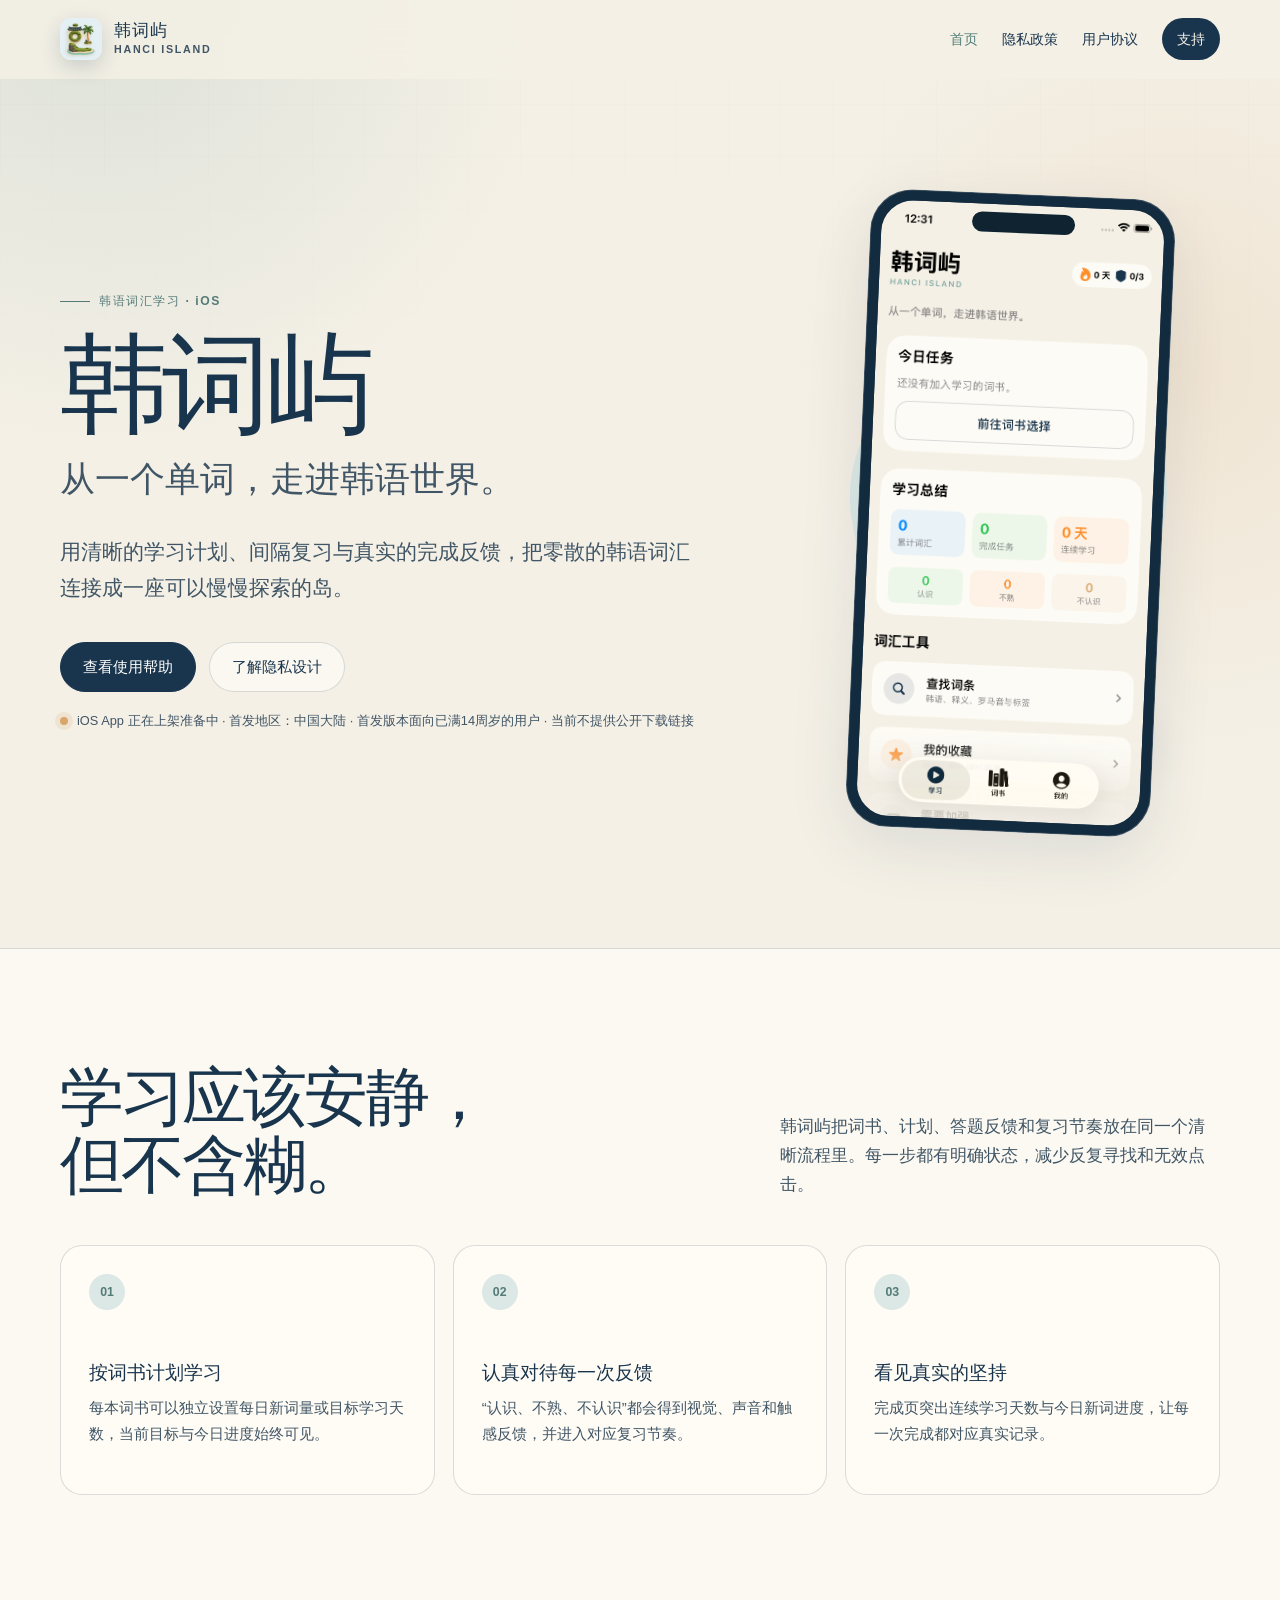
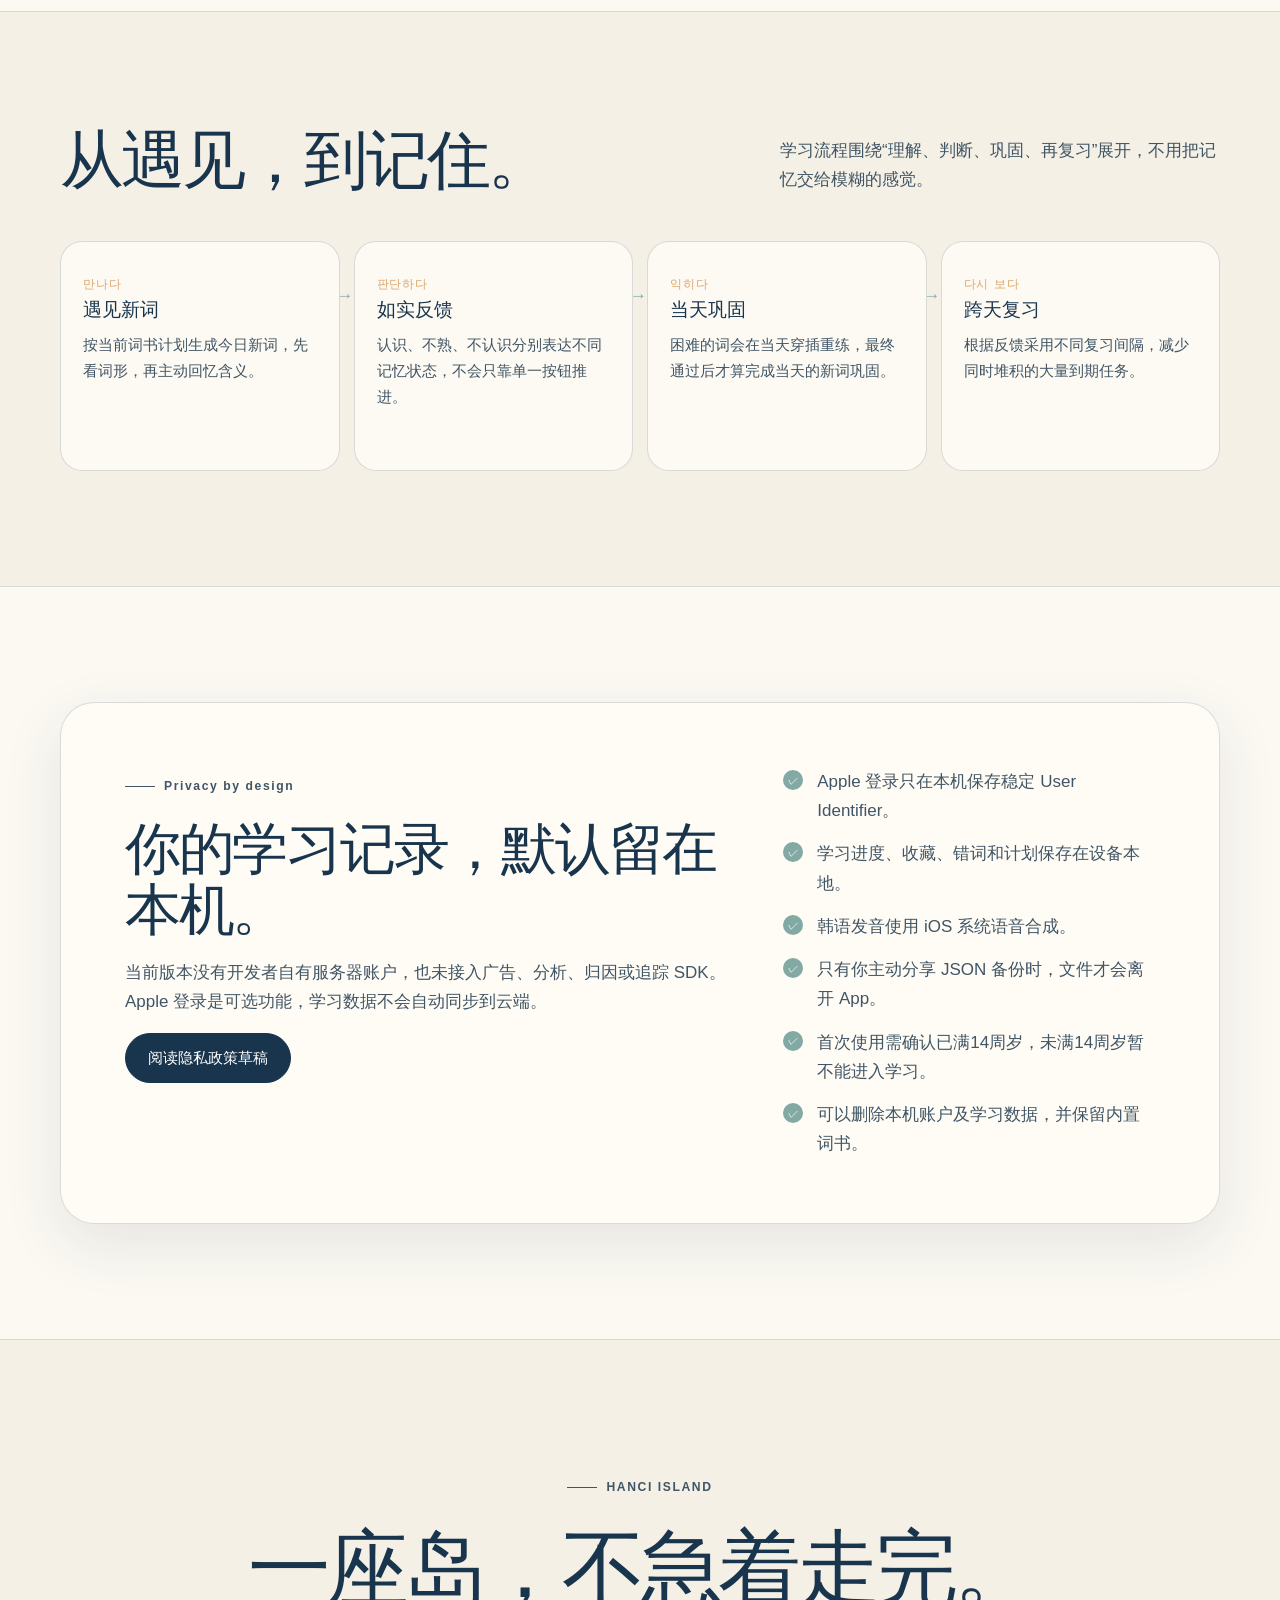
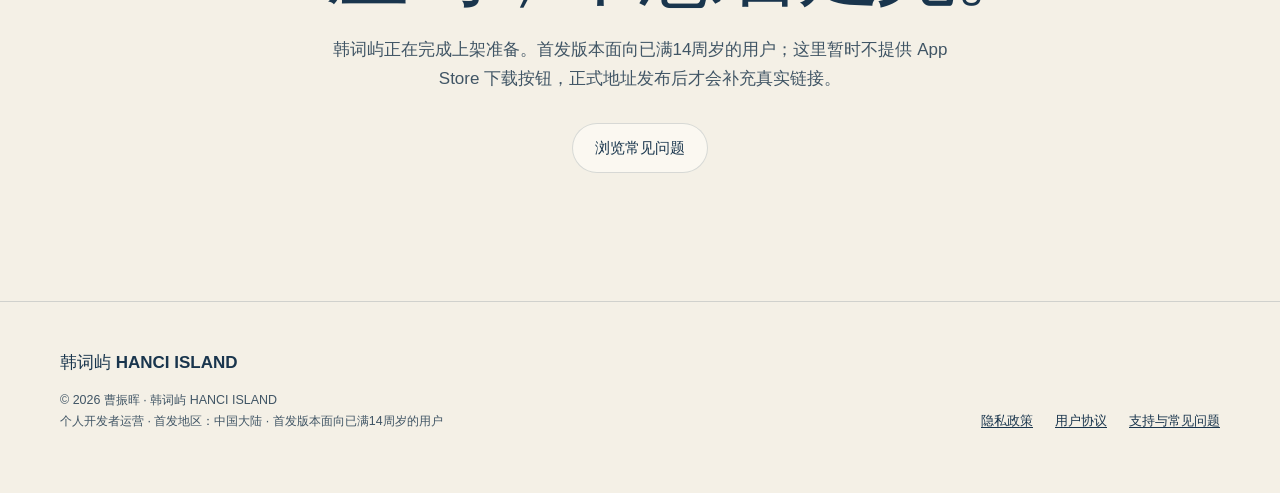
==== index.html @ 1e4b1ccb "Deploy Hanci Island official website" ====
<!doctype html>
<html lang="zh-CN">
<head>
  <meta charset="utf-8">
  <meta name="viewport" content="width=device-width, initial-scale=1">
  <meta name="theme-color" content="#19354D">
  <meta name="author" content="曹振晖">
  <meta name="description" content="韩词屿是一款安静、清晰、以本地数据为主的韩语词汇学习 iOS App，首发版本面向已满14周岁的用户。">
  <title>韩词屿 HANCI ISLAND｜从一个单词，走进韩语世界</title>
  <link rel="icon" href="assets/hanci-island-icon.png">
  <link rel="stylesheet" href="assets/style.css?v=2">
</head>
<body>
  <a class="skip-link" href="#main">跳到主要内容</a>

  <header class="site-header">
    <div class="site-header__inner">
      <a class="brand" href="index.html" aria-label="韩词屿首页">
        <img src="assets/hanci-island-icon.png" alt="">
        <span class="brand__text">
          <span class="brand__name">韩词屿</span>
          <span class="brand__roman">HANCI ISLAND</span>
        </span>
      </a>
      <nav class="site-nav" aria-label="主导航">
        <a href="index.html" aria-current="page">首页</a>
        <a href="privacy/index.html">隐私政策</a>
        <a href="terms/index.html">用户协议</a>
        <a class="nav-pill" href="support/index.html">支持</a>
      </nav>
    </div>
  </header>

  <main id="main">
    <section class="hero container">
      <div>
        <p class="eyebrow">韩语词汇学习 · iOS</p>
        <h1>
          韩词屿
          <span>从一个单词，走进韩语世界。</span>
        </h1>
        <p class="hero__lead">
          用清晰的学习计划、间隔复习与真实的完成反馈，把零散的韩语词汇连接成一座可以慢慢探索的岛。
        </p>
        <div class="hero__actions">
          <a class="button button--primary" href="support/index.html">查看使用帮助</a>
          <a class="button button--quiet" href="privacy/index.html">了解隐私设计</a>
        </div>
        <p class="availability">iOS App 正在上架准备中 · 首发地区：中国大陆 · 首发版本面向已满14周岁的用户 · 当前不提供公开下载链接</p>
      </div>

      <div class="device-stage" aria-label="韩词屿 App 首页预览">
        <div class="phone-frame">
          <img
            src="assets/hanci-island-app-home-formal.png"
            alt="韩词屿正式版首页，展示今日任务入口和学习统计"
          >
        </div>
      </div>
    </section>

    <section class="section section--surface" aria-labelledby="features-title">
      <div class="container">
        <div class="section-heading">
          <h2 id="features-title">学习应该安静，<br>但不含糊。</h2>
          <p>
            韩词屿把词书、计划、答题反馈和复习节奏放在同一个清晰流程里。每一步都有明确状态，减少反复寻找和无效点击。
          </p>
        </div>

        <div class="feature-grid">
          <article class="feature-card">
            <span class="feature-card__number">01</span>
            <h3>按词书计划学习</h3>
            <p>每本词书可以独立设置每日新词量或目标学习天数，当前目标与今日进度始终可见。</p>
          </article>
          <article class="feature-card">
            <span class="feature-card__number">02</span>
            <h3>认真对待每一次反馈</h3>
            <p>“认识、不熟、不认识”都会得到视觉、声音和触感反馈，并进入对应复习节奏。</p>
          </article>
          <article class="feature-card">
            <span class="feature-card__number">03</span>
            <h3>看见真实的坚持</h3>
            <p>完成页突出连续学习天数与今日新词进度，让每一次完成都对应真实记录。</p>
          </article>
        </div>
      </div>
    </section>

    <section class="section container" aria-labelledby="method-title">
      <div class="section-heading">
        <h2 id="method-title">从遇见，到记住。</h2>
        <p>学习流程围绕“理解、判断、巩固、再复习”展开，不用把记忆交给模糊的感觉。</p>
      </div>

      <div class="method-grid">
        <article class="method-card">
          <span class="method-card__korean">만나다</span>
          <h3>遇见新词</h3>
          <p>按当前词书计划生成今日新词，先看词形，再主动回忆含义。</p>
        </article>
        <article class="method-card">
          <span class="method-card__korean">판단하다</span>
          <h3>如实反馈</h3>
          <p>认识、不熟、不认识分别表达不同记忆状态，不会只靠单一按钮推进。</p>
        </article>
        <article class="method-card">
          <span class="method-card__korean">익히다</span>
          <h3>当天巩固</h3>
          <p>困难的词会在当天穿插重练，最终通过后才算完成当天的新词巩固。</p>
        </article>
        <article class="method-card">
          <span class="method-card__korean">다시 보다</span>
          <h3>跨天复习</h3>
          <p>根据反馈采用不同复习间隔，减少同时堆积的大量到期任务。</p>
        </article>
      </div>
    </section>

    <section class="section section--surface" aria-labelledby="privacy-title">
      <div class="container">
        <div class="privacy-panel">
          <div>
            <p class="eyebrow">Privacy by design</p>
            <h2 id="privacy-title">你的学习记录，默认留在本机。</h2>
            <p>
              当前版本没有开发者自有服务器账户，也未接入广告、分析、归因或追踪 SDK。Apple 登录是可选功能，学习数据不会自动同步到云端。
            </p>
            <a class="button button--primary" href="privacy/index.html">阅读隐私政策草稿</a>
          </div>
          <ul class="fact-list">
            <li>Apple 登录只在本机保存稳定 User Identifier。</li>
            <li>学习进度、收藏、错词和计划保存在设备本地。</li>
            <li>韩语发音使用 iOS 系统语音合成。</li>
            <li>只有你主动分享 JSON 备份时，文件才会离开 App。</li>
            <li>首次使用需确认已满14周岁，未满14周岁暂不能进入学习。</li>
            <li>可以删除本机账户及学习数据，并保留内置词书。</li>
          </ul>
        </div>
      </div>
    </section>

    <section class="closing-cta container" aria-labelledby="coming-title">
      <p class="eyebrow">HANCI ISLAND</p>
      <h2 id="coming-title">一座岛，不急着走完。</h2>
      <p>
        韩词屿正在完成上架准备。首发版本面向已满14周岁的用户；这里暂时不提供 App Store 下载按钮，正式地址发布后才会补充真实链接。
      </p>
      <a class="button button--quiet" href="support/index.html">浏览常见问题</a>
    </section>
  </main>

  <footer class="site-footer">
    <div class="site-footer__inner container">
      <div>
        <strong>韩词屿 HANCI ISLAND</strong>
        <p class="footer-note">
          © 2026 曹振晖 · 韩词屿 HANCI ISLAND<br>
          个人开发者运营 · 首发地区：中国大陆 · 首发版本面向已满14周岁的用户
        </p>
      </div>
      <nav class="footer-links" aria-label="页脚导航">
        <a href="privacy/index.html">隐私政策</a>
        <a href="terms/index.html">用户协议</a>
        <a href="support/index.html">支持与常见问题</a>
      </nav>
    </div>
  </footer>
</body>
</html>
---- assets/style.css ----
:root {
  color-scheme: light;
  --ink: #19354d;
  --ink-soft: #405565;
  --paper: #f4f0e6;
  --surface: #fffdf7;
  --surface-strong: #ffffff;
  --mist: #83a9a5;
  --mist-soft: #dbe8e5;
  --sand: #d9a66b;
  --sand-soft: #f1dfc6;
  --line: rgba(25, 53, 77, 0.16);
  --shadow: 0 20px 60px rgba(25, 53, 77, 0.1);
  --radius-small: 14px;
  --radius-medium: 22px;
  --radius-large: 34px;
  --content: 1160px;
  --reading: 760px;
  font-family:
    -apple-system, BlinkMacSystemFont, "SF Pro Text", "Helvetica Neue",
    "PingFang SC", "Hiragino Sans GB", sans-serif;
  font-synthesis: none;
}

* {
  box-sizing: border-box;
}

html {
  scroll-behavior: smooth;
}

body {
  margin: 0;
  color: var(--ink);
  background:
    radial-gradient(circle at 8% 0%, rgba(131, 169, 165, 0.2), transparent 28rem),
    radial-gradient(circle at 92% 10%, rgba(217, 166, 107, 0.16), transparent 24rem),
    var(--paper);
  font-size: 17px;
  line-height: 1.72;
  text-rendering: optimizeLegibility;
}

body::before {
  position: fixed;
  inset: 0;
  z-index: -1;
  pointer-events: none;
  content: "";
  opacity: 0.32;
  background-image:
    linear-gradient(rgba(25, 53, 77, 0.035) 1px, transparent 1px),
    linear-gradient(90deg, rgba(25, 53, 77, 0.035) 1px, transparent 1px);
  background-size: 52px 52px;
  mask-image: linear-gradient(to bottom, black, transparent 70%);
}

img {
  display: block;
  max-width: 100%;
}

a {
  color: inherit;
  text-decoration-thickness: 0.08em;
  text-underline-offset: 0.18em;
}

a:hover {
  color: #315e72;
}

button,
a {
  -webkit-tap-highlight-color: transparent;
}

:focus-visible {
  outline: 3px solid var(--sand);
  outline-offset: 4px;
}

.skip-link {
  position: fixed;
  top: 12px;
  left: 12px;
  z-index: 100;
  padding: 10px 14px;
  color: white;
  background: var(--ink);
  border-radius: 10px;
  transform: translateY(-160%);
}

.skip-link:focus {
  transform: translateY(0);
}

.site-header {
  position: sticky;
  top: 0;
  z-index: 20;
  border-bottom: 1px solid transparent;
  background: rgba(244, 240, 230, 0.86);
  backdrop-filter: blur(18px);
}

.site-header__inner,
.container {
  width: min(calc(100% - 40px), var(--content));
  margin-inline: auto;
}

.site-header__inner {
  display: flex;
  align-items: center;
  justify-content: space-between;
  min-height: 78px;
  gap: 24px;
}

.brand {
  display: inline-flex;
  align-items: center;
  gap: 12px;
  text-decoration: none;
}

.brand img {
  width: 42px;
  height: 42px;
  border-radius: 11px;
  box-shadow: 0 7px 20px rgba(25, 53, 77, 0.18);
}

.brand__text {
  display: grid;
  line-height: 1.1;
}

.brand__name {
  font-size: 1.05rem;
  font-weight: 750;
  letter-spacing: 0.05em;
}

.brand__roman {
  margin-top: 4px;
  color: var(--ink-soft);
  font-size: 0.67rem;
  font-weight: 700;
  letter-spacing: 0.16em;
}

.site-nav {
  display: flex;
  align-items: center;
  gap: 24px;
  font-size: 0.89rem;
  font-weight: 650;
}

.site-nav a {
  text-decoration: none;
}

.site-nav a[aria-current="page"] {
  color: #537e79;
}

.nav-pill {
  padding: 9px 15px;
  color: var(--paper) !important;
  background: var(--ink);
  border-radius: 999px;
}

.nav-pill:hover {
  color: white !important;
  background: #28506c;
}

.hero {
  display: grid;
  grid-template-columns: minmax(0, 1.1fr) minmax(300px, 0.72fr);
  align-items: center;
  gap: clamp(48px, 8vw, 110px);
  min-height: calc(100svh - 78px);
  padding-block: clamp(64px, 9vw, 118px);
}

.eyebrow {
  display: inline-flex;
  align-items: center;
  gap: 9px;
  margin: 0 0 22px;
  color: #557b78;
  font-size: 0.76rem;
  font-weight: 780;
  letter-spacing: 0.13em;
}

.eyebrow::before {
  width: 30px;
  height: 1px;
  content: "";
  background: currentColor;
}

.hero h1,
.page-hero h1 {
  max-width: 760px;
  margin: 0;
  font-family:
    "Iowan Old Style", "Songti SC", "Noto Serif CJK SC", "STSong", serif;
  font-size: clamp(3.3rem, 8.5vw, 7.3rem);
  font-weight: 650;
  line-height: 0.95;
  letter-spacing: -0.06em;
}

.hero h1 span {
  display: block;
  margin-top: 20px;
  color: var(--ink-soft);
  font-family: inherit;
  font-size: 0.32em;
  font-weight: 540;
  line-height: 1.35;
  letter-spacing: 0;
}

.hero__lead {
  max-width: 630px;
  margin: 30px 0 0;
  color: var(--ink-soft);
  font-size: clamp(1.05rem, 2vw, 1.3rem);
}

.hero__actions {
  display: flex;
  flex-wrap: wrap;
  gap: 13px;
  margin-top: 36px;
}

.button {
  display: inline-flex;
  align-items: center;
  justify-content: center;
  min-height: 50px;
  padding: 0 22px;
  border: 1px solid var(--line);
  border-radius: 999px;
  font-size: 0.94rem;
  font-weight: 720;
  text-decoration: none;
  transition:
    transform 160ms ease,
    background-color 160ms ease,
    color 160ms ease;
}

.button:hover {
  transform: translateY(-2px);
}

.button--primary {
  color: white;
  background: var(--ink);
  border-color: var(--ink);
}

.button--primary:hover {
  color: white;
  background: #28506c;
}

.button--quiet {
  background: rgba(255, 253, 247, 0.62);
}

.availability {
  display: flex;
  align-items: center;
  gap: 9px;
  margin-top: 18px;
  color: var(--ink-soft);
  font-size: 0.8rem;
}

.availability::before {
  width: 8px;
  height: 8px;
  content: "";
  background: var(--sand);
  border-radius: 50%;
  box-shadow: 0 0 0 5px rgba(217, 166, 107, 0.16);
}

.device-stage {
  position: relative;
  display: grid;
  place-items: center;
  min-height: 610px;
}

.device-stage::before {
  position: absolute;
  width: 76%;
  aspect-ratio: 1;
  content: "";
  background: var(--mist-soft);
  border-radius: 45% 55% 60% 40% / 44% 42% 58% 56%;
  transform: rotate(-7deg);
}

.device-stage::after {
  position: absolute;
  bottom: 9%;
  width: 72%;
  height: 9%;
  content: "";
  background: rgba(25, 53, 77, 0.12);
  border-radius: 50%;
  filter: blur(24px);
}

.phone-frame {
  position: relative;
  z-index: 1;
  width: min(73%, 330px);
  padding: 10px;
  background: #132b3e;
  border: 1px solid rgba(255, 255, 255, 0.18);
  border-radius: 42px;
  box-shadow: var(--shadow);
  transform: rotate(2.5deg);
}

.phone-frame::before {
  position: absolute;
  top: 18px;
  left: 50%;
  z-index: 2;
  width: 34%;
  height: 20px;
  content: "";
  background: #102331;
  border-radius: 999px;
  transform: translateX(-50%);
}

.phone-frame img {
  width: 100%;
  aspect-ratio: 1206 / 2622;
  object-fit: cover;
  border-radius: 32px;
}

.section {
  padding-block: clamp(72px, 9vw, 126px);
}

.section--surface {
  background: rgba(255, 253, 247, 0.66);
  border-block: 1px solid var(--line);
}

.section-heading {
  display: grid;
  grid-template-columns: minmax(0, 0.72fr) minmax(280px, 0.48fr);
  gap: 60px;
  align-items: end;
  margin-bottom: 46px;
}

.section-heading h2 {
  margin: 0;
  font-family:
    "Iowan Old Style", "Songti SC", "Noto Serif CJK SC", "STSong", serif;
  font-size: clamp(2.2rem, 5vw, 4.4rem);
  font-weight: 600;
  line-height: 1.06;
  letter-spacing: -0.045em;
}

.section-heading p {
  margin: 0;
  color: var(--ink-soft);
}

.feature-grid {
  display: grid;
  grid-template-columns: repeat(3, 1fr);
  gap: 18px;
}

.feature-card,
.privacy-panel,
.method-card {
  border: 1px solid var(--line);
  background: rgba(255, 253, 247, 0.78);
}

.feature-card {
  min-height: 250px;
  padding: 28px;
  border-radius: var(--radius-medium);
}

.feature-card__number {
  display: inline-grid;
  width: 36px;
  height: 36px;
  margin-bottom: 50px;
  place-items: center;
  color: #557b78;
  background: var(--mist-soft);
  border-radius: 50%;
  font-size: 0.77rem;
  font-weight: 800;
}

.feature-card h3,
.method-card h3 {
  margin: 0 0 10px;
  font-size: 1.16rem;
  line-height: 1.35;
}

.feature-card p,
.method-card p {
  margin: 0;
  color: var(--ink-soft);
  font-size: 0.94rem;
}

.method-grid {
  display: grid;
  grid-template-columns: repeat(4, 1fr);
  gap: 14px;
}

.method-card {
  position: relative;
  min-height: 230px;
  padding: 26px 22px;
  border-radius: var(--radius-medium);
}

.method-card:not(:last-child)::after {
  position: absolute;
  top: 39px;
  right: -15px;
  z-index: 2;
  content: "→";
  color: var(--mist);
}

.method-card__korean {
  color: var(--sand);
  font-family: "Apple SD Gothic Neo", sans-serif;
  font-size: 0.75rem;
  font-weight: 760;
  letter-spacing: 0.08em;
}

.privacy-panel {
  display: grid;
  grid-template-columns: minmax(0, 0.9fr) minmax(280px, 0.55fr);
  gap: 50px;
  padding: clamp(30px, 5vw, 64px);
  border-radius: var(--radius-large);
  box-shadow: var(--shadow);
}

.privacy-panel h2 {
  margin: 0;
  font-family:
    "Iowan Old Style", "Songti SC", "Noto Serif CJK SC", "STSong", serif;
  font-size: clamp(2.2rem, 4.4vw, 4rem);
  font-weight: 600;
  line-height: 1.08;
  letter-spacing: -0.04em;
}

.privacy-panel p {
  color: var(--ink-soft);
}

.fact-list {
  display: grid;
  gap: 14px;
  padding: 0;
  margin: 0;
  list-style: none;
}

.fact-list li {
  display: grid;
  grid-template-columns: 24px 1fr;
  gap: 10px;
  align-items: start;
  color: var(--ink-soft);
}

.fact-list li::before {
  display: grid;
  width: 20px;
  height: 20px;
  margin-top: 3px;
  place-items: center;
  color: white;
  content: "✓";
  background: var(--mist);
  border-radius: 50%;
  font-size: 0.68rem;
  font-weight: 900;
}

.closing-cta {
  padding-block: clamp(72px, 10vw, 140px);
  text-align: center;
}

.closing-cta h2 {
  max-width: 880px;
  margin: 0 auto 24px;
  font-family:
    "Iowan Old Style", "Songti SC", "Noto Serif CJK SC", "STSong", serif;
  font-size: clamp(2.5rem, 6.5vw, 5.8rem);
  font-weight: 600;
  line-height: 1;
  letter-spacing: -0.055em;
}

.closing-cta p {
  max-width: 650px;
  margin: 0 auto 30px;
  color: var(--ink-soft);
}

.site-footer {
  padding: 46px 0 60px;
  border-top: 1px solid var(--line);
}

.site-footer__inner {
  display: grid;
  grid-template-columns: 1fr auto;
  gap: 32px;
  align-items: end;
}

.footer-note {
  max-width: 570px;
  margin: 12px 0 0;
  color: var(--ink-soft);
  font-size: 0.78rem;
}

.footer-links {
  display: flex;
  flex-wrap: wrap;
  justify-content: flex-end;
  gap: 16px 22px;
  font-size: 0.83rem;
  font-weight: 650;
}

.page-hero {
  padding-block: clamp(62px, 9vw, 108px) clamp(44px, 7vw, 76px);
}

.page-hero h1 {
  max-width: 920px;
  font-size: clamp(2.9rem, 7.5vw, 6.2rem);
}

.page-hero p {
  max-width: var(--reading);
  margin: 25px 0 0;
  color: var(--ink-soft);
  font-size: 1.06rem;
}

.draft-banner {
  display: grid;
  grid-template-columns: auto 1fr;
  gap: 14px;
  align-items: start;
  margin-bottom: 40px;
  padding: 18px 20px;
  color: #624522;
  background: #fff5e5;
  border: 1px solid #e8c895;
  border-radius: var(--radius-small);
}

.draft-banner__badge {
  padding: 2px 9px;
  color: white;
  background: #9b6a2d;
  border-radius: 999px;
  font-size: 0.7rem;
  font-weight: 800;
  letter-spacing: 0.08em;
  white-space: nowrap;
}

.draft-banner p {
  margin: 0;
  font-size: 0.88rem;
}

.legal-layout {
  display: grid;
  grid-template-columns: 230px minmax(0, var(--reading));
  gap: clamp(36px, 7vw, 90px);
  align-items: start;
  padding-bottom: 100px;
}

.legal-toc {
  position: sticky;
  top: 102px;
  padding: 20px;
  border: 1px solid var(--line);
  background: rgba(255, 253, 247, 0.68);
  border-radius: var(--radius-small);
}

.legal-toc strong {
  display: block;
  margin-bottom: 12px;
  font-size: 0.75rem;
  letter-spacing: 0.08em;
  text-transform: uppercase;
}

.legal-toc ol {
  display: grid;
  gap: 8px;
  padding: 0;
  margin: 0;
  list-style: none;
  font-size: 0.79rem;
  line-height: 1.4;
}

.legal-toc a {
  color: var(--ink-soft);
  text-decoration: none;
}

.legal-copy {
  min-width: 0;
}

.legal-meta {
  display: flex;
  flex-wrap: wrap;
  gap: 8px 20px;
  margin-bottom: 30px;
  color: var(--ink-soft);
  font-size: 0.82rem;
}

.legal-copy h2 {
  margin: 56px 0 16px;
  padding-top: 12px;
  font-size: clamp(1.45rem, 3vw, 2rem);
  line-height: 1.25;
  letter-spacing: -0.025em;
}

.legal-copy h3 {
  margin: 30px 0 10px;
  font-size: 1.05rem;
}

.legal-copy p,
.legal-copy li {
  color: #344b5c;
}

.legal-copy ul,
.legal-copy ol {
  padding-left: 1.25em;
}

.legal-copy li + li {
  margin-top: 7px;
}

.placeholder {
  padding: 0.08em 0.4em;
  color: #6b4520;
  background: #ffe4bd;
  border: 1px dashed #b77b31;
  border-radius: 6px;
  font-weight: 700;
}

.review-flag {
  padding: 0.08em 0.4em;
  color: #315e70;
  background: var(--mist-soft);
  border: 1px dashed var(--mist);
  border-radius: 6px;
  font-weight: 700;
}

.notice {
  margin: 24px 0;
  padding: 18px 20px;
  color: var(--ink-soft);
  background: var(--mist-soft);
  border-left: 4px solid var(--mist);
  border-radius: 0 var(--radius-small) var(--radius-small) 0;
}

.data-table-wrap {
  margin: 24px 0;
  overflow-x: auto;
}

.data-table {
  width: 100%;
  border-collapse: collapse;
  font-size: 0.88rem;
}

.data-table th,
.data-table td {
  padding: 12px 14px;
  text-align: left;
  vertical-align: top;
  border-bottom: 1px solid var(--line);
}

.data-table th {
  background: rgba(131, 169, 165, 0.12);
}

.faq-list {
  display: grid;
  gap: 16px;
}

.faq-item {
  padding: 24px 26px;
  background: rgba(255, 253, 247, 0.8);
  border: 1px solid var(--line);
  border-radius: var(--radius-medium);
}

.faq-item h2 {
  margin: 0 0 12px;
  font-size: 1.12rem;
}

.faq-item p {
  margin: 0;
  color: var(--ink-soft);
}

.faq-item p + p {
  margin-top: 10px;
}

.contact-card {
  margin-top: 38px;
  padding: clamp(26px, 5vw, 46px);
  color: white;
  background: var(--ink);
  border-radius: var(--radius-large);
}

.contact-card h2 {
  margin-top: 0;
}

.contact-card p {
  color: rgba(255, 255, 255, 0.76);
}

.contact-card a {
  color: #ffffff;
}

.contact-card .placeholder {
  color: #4f3213;
}

.top-link {
  display: inline-block;
  margin-top: 28px;
  font-size: 0.85rem;
  font-weight: 700;
}

@media (max-width: 940px) {
  .site-header__inner {
    align-items: flex-start;
    padding-block: 15px;
  }

  .site-nav {
    flex-wrap: wrap;
    justify-content: flex-end;
    gap: 10px 16px;
  }

  .hero {
    grid-template-columns: 1fr;
    min-height: auto;
  }

  .hero h1 {
    font-size: clamp(3.3rem, 15vw, 6.5rem);
  }

  .device-stage {
    min-height: 560px;
  }

  .section-heading,
  .privacy-panel {
    grid-template-columns: 1fr;
    gap: 26px;
  }

  .feature-grid {
    grid-template-columns: 1fr;
  }

  .feature-card {
    min-height: 0;
  }

  .feature-card__number {
    margin-bottom: 24px;
  }

  .method-grid {
    grid-template-columns: repeat(2, 1fr);
  }

  .method-card::after {
    display: none;
  }

  .legal-layout {
    grid-template-columns: 1fr;
  }

  .legal-toc {
    position: static;
  }

  .legal-toc ol {
    grid-template-columns: repeat(2, 1fr);
  }
}

@media (max-width: 620px) {
  body {
    font-size: 16px;
  }

  .site-header__inner,
  .container {
    width: min(calc(100% - 28px), var(--content));
  }

  .site-header__inner {
    display: grid;
  }

  .site-nav {
    justify-content: flex-start;
    font-size: 0.83rem;
  }

  .hero {
    padding-top: 55px;
  }

  .hero h1 {
    letter-spacing: -0.065em;
  }

  .hero h1 span {
    font-size: 0.3em;
  }

  .hero__actions,
  .button {
    width: 100%;
  }

  .device-stage {
    min-height: 500px;
  }

  .method-grid {
    grid-template-columns: 1fr;
  }

  .method-card {
    min-height: 0;
  }

  .site-footer__inner {
    grid-template-columns: 1fr;
  }

  .footer-links {
    justify-content: flex-start;
  }

  .legal-toc ol {
    grid-template-columns: 1fr;
  }

  .draft-banner {
    grid-template-columns: 1fr;
  }

  .data-table {
    min-width: 620px;
  }
}

@media (prefers-reduced-motion: reduce) {
  html {
    scroll-behavior: auto;
  }

  *,
  *::before,
  *::after {
    transition-duration: 0.01ms !important;
    animation-duration: 0.01ms !important;
    animation-iteration-count: 1 !important;
  }
}

@media (prefers-color-scheme: dark) {
  :root {
    color-scheme: dark;
    --ink: #edf4f4;
    --ink-soft: #b9c7cb;
    --paper: #102432;
    --surface: #142b3a;
    --surface-strong: #193344;
    --mist: #8fb9b4;
    --mist-soft: #23444a;
    --sand: #e3b77f;
    --sand-soft: #4e3c29;
    --line: rgba(220, 236, 236, 0.16);
    --shadow: 0 20px 60px rgba(0, 0, 0, 0.26);
  }

  body {
    background:
      radial-gradient(circle at 8% 0%, rgba(131, 169, 165, 0.18), transparent 28rem),
      radial-gradient(circle at 92% 10%, rgba(217, 166, 107, 0.12), transparent 24rem),
      var(--paper);
  }

  .site-header {
    background: rgba(16, 36, 50, 0.88);
  }

  .feature-card,
  .privacy-panel,
  .method-card,
  .faq-item,
  .legal-toc {
    background: rgba(20, 43, 58, 0.82);
  }

  .section--surface {
    background: rgba(20, 43, 58, 0.48);
  }

  .button--quiet {
    background: rgba(20, 43, 58, 0.7);
  }

  .button--primary,
  .nav-pill {
    color: #ffffff !important;
    background: #2c5b70;
    border-color: #2c5b70;
  }

  .button--primary:hover,
  .nav-pill:hover {
    color: #ffffff !important;
    background: #386f85;
  }

  .draft-banner {
    color: #f5d8b2;
    background: #3e2d1d;
    border-color: #7d5b35;
  }

  .placeholder {
    color: #ffd6a2;
    background: #51381f;
    border-color: #d79a4e;
  }

  .review-flag {
    color: #d8efed;
    background: #203f49;
    border-color: #6f9d9d;
  }

  .legal-copy p,
  .legal-copy li {
    color: #c4d1d4;
  }

  .contact-card {
    background: #081a25;
  }
}
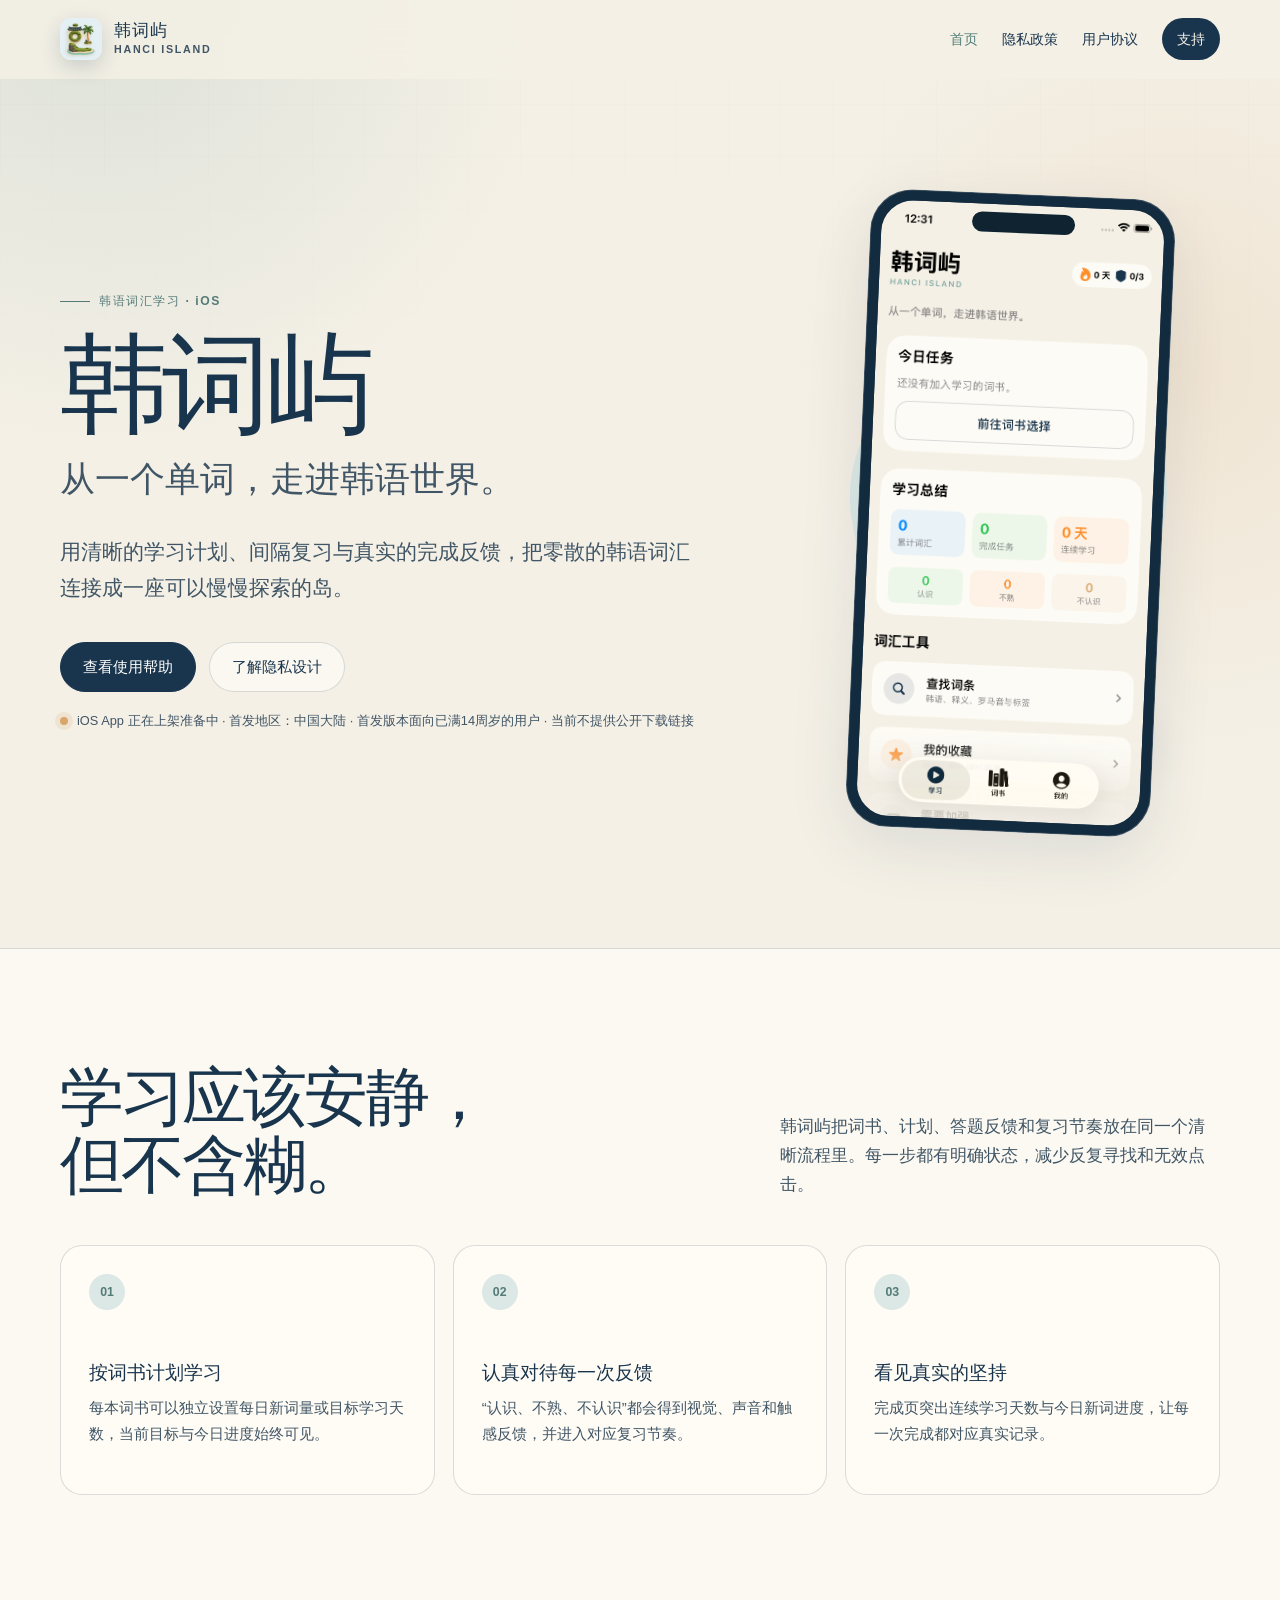
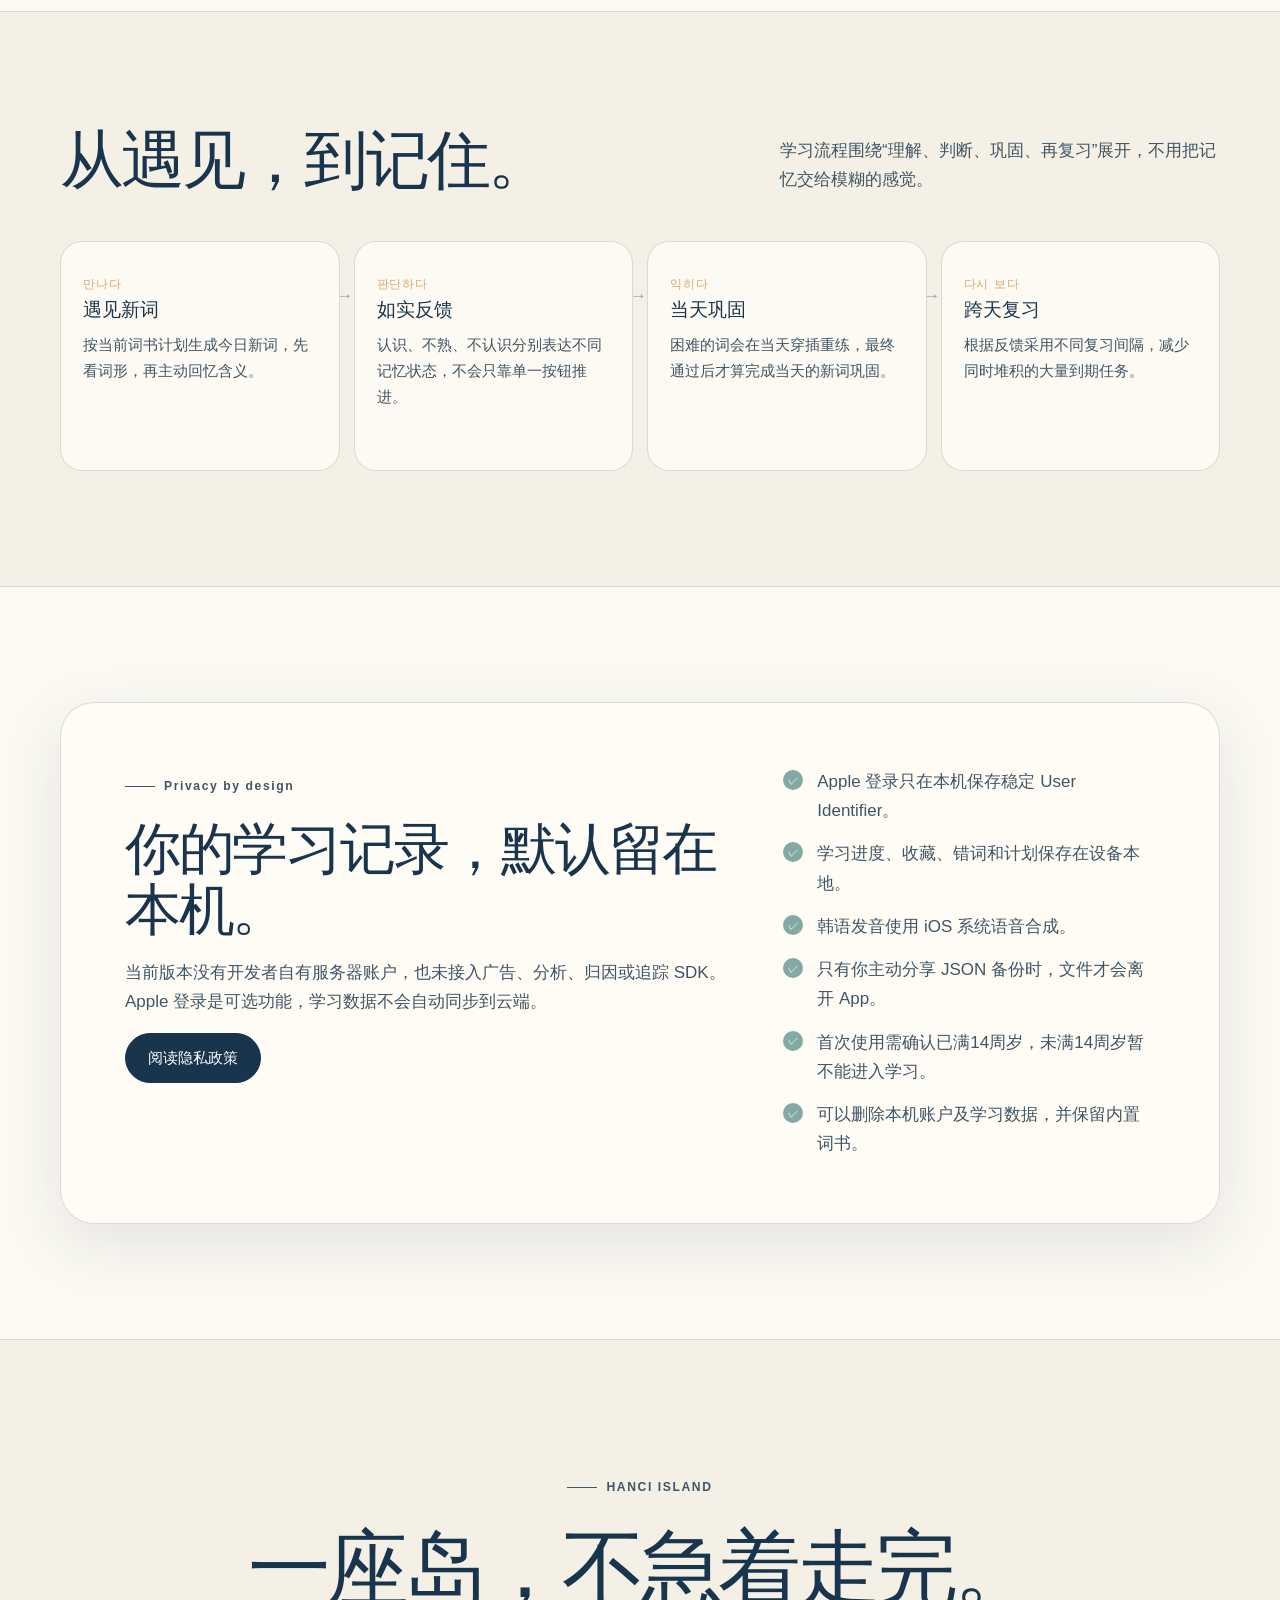
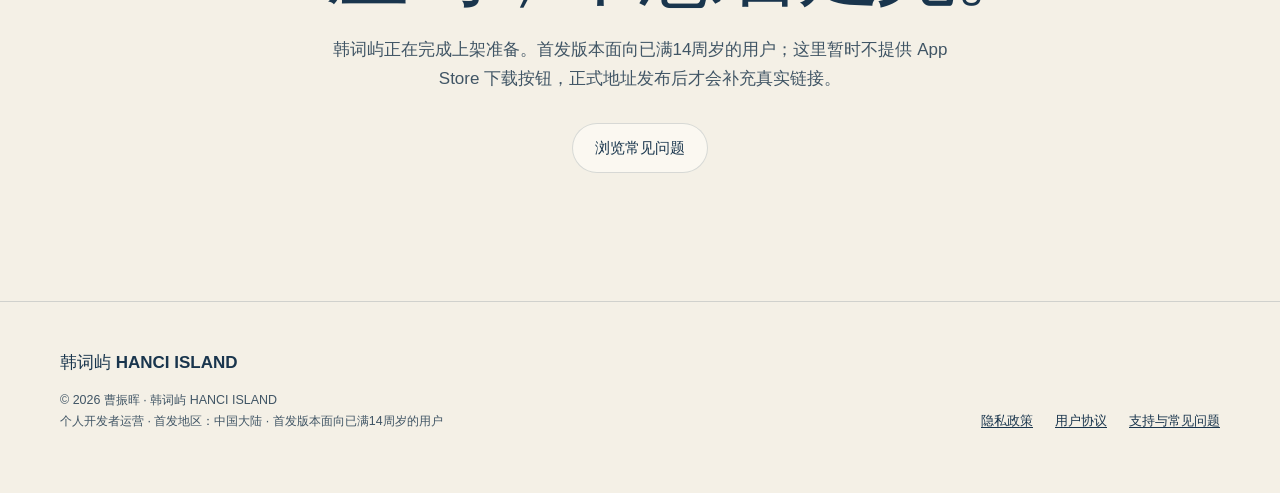
==== commit 78da566c: "Finalize launch legal pages" ====
--- a/index.html
+++ b/index.html
@@ -127,7 +127,7 @@
             <p>
               当前版本没有开发者自有服务器账户，也未接入广告、分析、归因或追踪 SDK。Apple 登录是可选功能，学习数据不会自动同步到云端。
             </p>
-            <a class="button button--primary" href="privacy/index.html">阅读隐私政策草稿</a>
+            <a class="button button--primary" href="privacy/index.html">阅读隐私政策</a>
           </div>
           <ul class="fact-list">
             <li>Apple 登录只在本机保存稳定 User Identifier。</li>
